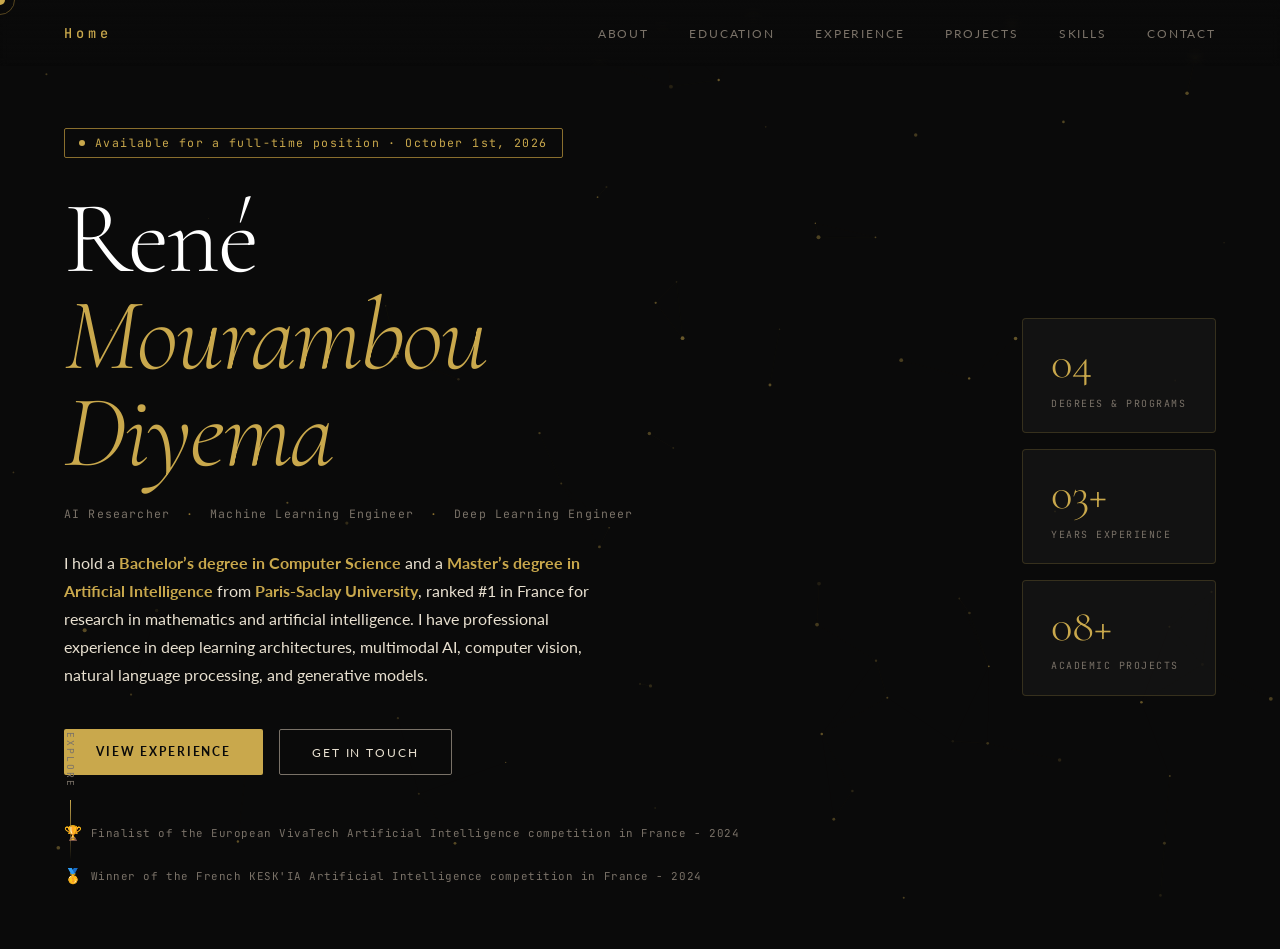
==== index.html @ b810ee42 "Website V1" ====
<!DOCTYPE html>
<html lang="en">
<head>
  <meta charset="UTF-8" />
  <meta name="viewport" content="width=device-width, initial-scale=1.0"/>
  <title>René Mourambou Diyema — AI Researcher</title>
  <link rel="preconnect" href="https://fonts.googleapis.com"/>
  <link rel="preconnect" href="https://fonts.gstatic.com" crossorigin/>
  <link href="https://fonts.googleapis.com/css2?family=Cormorant+Garamond:ital,wght@0,300;0,400;0,600;1,300;1,400&family=JetBrains+Mono:wght@300;400;500&family=Lato:wght@300;400;700&display=swap" rel="stylesheet"/>
  <link rel="stylesheet" href="css/index.css"/>
</head>
<body>
  <div class="cursor" id="cursor"></div>
  <div class="cursor-trail" id="cursorTrail"></div>

  <nav class="nav">
    <div class="nav-logo">Home</div>
    <div class="nav-links">
      <a href="about.html">About</a>
      <a href="education.html">Education</a>
      <a href="experience.html">Experience</a>
      <a href="projects.html">Projects</a>
      <a href="skills.html">Skills</a>
      <a href="contact.html">Contact</a>
    </div>
    <button class="nav-burger" id="navBurger" aria-label="Menu">
      <span></span><span></span><span></span>
    </button>
  </nav>

  <div class="mobile-menu" id="mobileMenu">
    <a href="about.html">About</a>
    <a href="education.html">Education</a>
    <a href="experience.html">Experience</a>
    <a href="projects.html">Projects</a>
    <a href="skills.html">Skills</a>
    <a href="contact.html">Contact</a>
  </div>

  <main class="hero">
    <div class="hero-bg">
      <canvas id="particleCanvas"></canvas>
    </div>

    <div class="hero-content">
      <div class="hero-tag animate-in" style="--delay:0.1s">
        <span class="dot"></span> Available for a full-time position · October 1st, 2026
      </div>

      <h1 class="hero-name animate-in" style="--delay:0.3s">
        René<br/>
        <em>Mourambou</em><br/>
        <em>Diyema</em><br/>
      </h1>

      <div class="hero-title animate-in" style="--delay:0.5s">
        <span>AI Researcher</span>
        <span class="separator">·</span>
        <span>Machine Learning Engineer</span>
        <span class="separator">·</span>
        <span>Deep Learning Engineer</span>
      </div>

      <p class="hero-desc animate-in" style="--delay:0.7s">
        I hold a <strong>Bachelor’s degree in Computer Science</strong> and a <strong> Master’s degree in Artificial Intelligence </strong> from <strong>Paris-Saclay University</strong>, ranked #1 in France for research in mathematics and artificial intelligence. 
        I have professional experience in deep learning architectures, multimodal AI, computer vision, natural language processing, and generative models.
      </p>

      <div class="hero-actions animate-in" style="--delay:0.9s">
        <a href="experience.html" class="btn-primary">View Experience</a>
        <a href="contact.html" class="btn-secondary">Get in touch</a>
      </div>

      <div class="hero-awards animate-in" style="--delay:1.1s">
        <div class="award">
          <span class="award-icon">🏆</span>
          <span>Finalist of the European VivaTech Artificial Intelligence competition in France - 2024</span>
        </div>
        <div class="award">
          <span class="award-icon">🥇</span>
          <span>Winner of the French KESK'IA Artificial Intelligence competition in France - 2024</span>
        </div>
      </div>
    </div>

    <div class="hero-side animate-in" style="--delay:0.6s">
      <div class="side-card" data-href="education.html">
        <span class="side-num">04</span>
        <span class="side-label">Degrees & Programs</span>
      </div>
      <div class="side-card" data-href="experience.html">
        <span class="side-num">03+</span>
        <span class="side-label">Years Experience</span>
      </div>
      <div class="side-card" data-href="projects.html">
        <span class="side-num">08+</span>
        <span class="side-label">Academic Projects</span>
      </div>
    </div>
  </main>

  <div class="scroll-hint animate-in" style="--delay:1.4s">
    <span>Explore</span>
    <div class="scroll-line"></div>
  </div>

  <script src="js/index.js"></script>
</body>
</html>
---- css/index.css ----
/* ===== RESET & BASE ===== */
*, *::before, *::after { margin: 0; padding: 0; box-sizing: border-box; }

:root {
  --black:    #0a0a0a;
  --black2:   #111111;
  --card:     #161616;
  --gold:     #c9a84c;
  --gold-dim: #8a6f2e;
  --cream:    #e8e0d0;
  --muted:    #7a7268;
  --white:    #ffffff;
  --font-display: 'Cormorant Garamond', Georgia, serif;
  --font-mono:    'JetBrains Mono', monospace;
  --font-body:    'Lato', sans-serif;
  --ease: cubic-bezier(0.25, 0.46, 0.45, 0.94);
}

html { scroll-behavior: smooth; }

body {
  background: var(--black);
  color: var(--cream);
  font-family: var(--font-body);
  overflow-x: hidden;
  cursor: none;
}

/* ===== CUSTOM CURSOR ===== */
.cursor {
  width: 10px; height: 10px;
  background: var(--gold);
  border-radius: 50%;
  position: fixed; top: 0; left: 0;
  pointer-events: none; z-index: 9999;
  transform: translate(-50%, -50%);
  transition: transform 0.1s, width 0.2s, height 0.2s, background 0.2s;
}
.cursor-trail {
  width: 30px; height: 30px;
  border: 1px solid var(--gold-dim);
  border-radius: 50%;
  position: fixed; top: 0; left: 0;
  pointer-events: none; z-index: 9998;
  transform: translate(-50%, -50%);
  transition: transform 0.18s var(--ease), width 0.3s, height 0.3s, border-color 0.2s;
  opacity: 0.6;
}
body:hover .cursor { opacity: 1; }

/* ===== NAV ===== */
.nav {
  position: fixed; top: 0; left: 0; right: 0;
  display: flex; align-items: center; justify-content: space-between;
  padding: 1.5rem 4rem;
  z-index: 100;
  background: linear-gradient(to bottom, rgba(10,10,10,0.95) 0%, transparent 100%);
  backdrop-filter: blur(4px);
}
.nav-logo {
  font-family: var(--font-mono);
  font-size: 0.85rem;
  letter-spacing: 0.3em;
  color: var(--gold);
  font-weight: 500;
}
.nav-links {
  display: flex; gap: 2.5rem;
}
.nav-links a {
  font-family: var(--font-body);
  font-size: 0.78rem;
  letter-spacing: 0.15em;
  text-transform: uppercase;
  color: var(--muted);
  text-decoration: none;
  transition: color 0.25s;
  position: relative;
}
.nav-links a::after {
  content: '';
  position: absolute; bottom: -4px; left: 0; right: 0;
  height: 1px; background: var(--gold);
  transform: scaleX(0);
  transition: transform 0.25s var(--ease);
}
.nav-links a:hover { color: var(--cream); }
.nav-links a:hover::after { transform: scaleX(1); }

.nav-burger {
  display: none; flex-direction: column; gap: 5px;
  background: none; border: none; cursor: none; padding: 4px;
}
.nav-burger span {
  display: block; width: 24px; height: 1.5px;
  background: var(--cream); transition: all 0.3s;
}

/* ===== MOBILE MENU ===== */
.mobile-menu {
  display: none;
  position: fixed; top: 0; left: 0; right: 0; bottom: 0;
  background: rgba(10,10,10,0.98);
  flex-direction: column; align-items: center; justify-content: center;
  gap: 2.5rem; z-index: 99;
  opacity: 0; pointer-events: none;
  transition: opacity 0.3s;
}
.mobile-menu.open {
  opacity: 1; pointer-events: all;
  display: flex;
}
.mobile-menu a {
  font-family: var(--font-display);
  font-size: clamp(2rem, 6vw, 3.5rem);
  font-style: italic;
  color: var(--cream);
  text-decoration: none;
  transition: color 0.2s;
}
.mobile-menu a:hover { color: var(--gold); }

/* ===== ANIMATE IN ===== */
.animate-in {
  opacity: 0;
  transform: translateY(24px);
  animation: revealUp 0.8s var(--ease) forwards;
  animation-delay: var(--delay, 0s);
}
@keyframes revealUp {
  to { opacity: 1; transform: translateY(0); }
}

/* ===== HERO ===== */
.hero {
  min-height: 100vh;
  display: grid;
  grid-template-columns: 1fr auto;
  align-items: center;
  padding: 8rem 4rem 4rem;
  position: relative;
  gap: 3rem;
}
.hero-bg {
  position: absolute; inset: 0; z-index: 0;
  overflow: hidden;
}
#particleCanvas { width: 100%; height: 100%; }

.hero-content { position: relative; z-index: 1; max-width: 720px; }
.hero-side { position: relative; z-index: 1; }

.hero-tag {
  display: inline-flex; align-items: center; gap: 0.6rem;
  font-family: var(--font-mono);
  font-size: 0.72rem;
  letter-spacing: 0.12em;
  color: var(--gold);
  margin-bottom: 2rem;
  border: 1px solid var(--gold-dim);
  padding: 0.4rem 0.9rem;
  border-radius: 2px;
}
.dot {
  width: 6px; height: 6px;
  background: var(--gold); border-radius: 50%;
  animation: pulse 2s infinite;
}
@keyframes pulse {
  0%, 100% { opacity: 1; }
  50% { opacity: 0.3; }
}

.hero-name {
  font-family: var(--font-display);
  font-size: clamp(3.5rem, 8vw, 8rem);
  font-weight: 300;
  line-height: 0.95;
  letter-spacing: -0.02em;
  color: var(--white);
  margin-bottom: 1.5rem;
}
.hero-name em {
  font-style: italic;
  color: var(--gold);
}

.hero-title {
  display: flex; flex-wrap: wrap; gap: 0.5rem 1rem;
  font-family: var(--font-mono);
  font-size: 0.72rem;
  letter-spacing: 0.1em;
  color: var(--muted);
  margin-bottom: 1.8rem;
}
.separator { color: var(--gold-dim); }

.hero-desc {
  font-size: 1rem;
  line-height: 1.75;
  color: var(--cream);
  opacity: 0.8;
  max-width: 560px;
  margin-bottom: 2.5rem;
}
.hero-desc strong { color: var(--gold); font-weight: 700; }

.hero-actions {
  display: flex; gap: 1rem; flex-wrap: wrap;
  margin-bottom: 3rem;
}
.btn-primary {
  background: var(--gold);
  color: var(--black);
  font-family: var(--font-body);
  font-size: 0.78rem;
  font-weight: 700;
  letter-spacing: 0.15em;
  text-transform: uppercase;
  text-decoration: none;
  padding: 0.9rem 2rem;
  border-radius: 2px;
  transition: background 0.25s, transform 0.2s;
}
.btn-primary:hover {
  background: var(--cream);
  transform: translateY(-2px);
}
.btn-secondary {
  border: 1px solid var(--muted);
  color: var(--cream);
  font-family: var(--font-body);
  font-size: 0.78rem;
  font-weight: 400;
  letter-spacing: 0.15em;
  text-transform: uppercase;
  text-decoration: none;
  padding: 0.9rem 2rem;
  border-radius: 2px;
  transition: border-color 0.25s, color 0.25s, transform 0.2s;
}
.btn-secondary:hover {
  border-color: var(--gold);
  color: var(--gold);
  transform: translateY(-2px);
}

.hero-awards {
  display: flex; gap: 1.5rem; flex-wrap: wrap;
}
.award {
  display: flex; align-items: center; gap: 0.5rem;
  font-family: var(--font-mono);
  font-size: 0.68rem;
  color: var(--muted);
  letter-spacing: 0.05em;
}
.award-icon { font-size: 0.9rem; }

/* ===== SIDE CARDS ===== */
.hero-side {
  display: flex; flex-direction: column; gap: 1rem;
}
.side-card {
  border: 1px solid rgba(201,168,76,0.2);
  background: rgba(22,22,22,0.7);
  backdrop-filter: blur(8px);
  padding: 1.4rem 1.8rem;
  border-radius: 4px;
  cursor: none;
  transition: border-color 0.25s, background 0.25s, transform 0.3s var(--ease);
  min-width: 160px;
}
.side-card:hover {
  border-color: var(--gold);
  background: rgba(201,168,76,0.08);
  transform: translateX(-6px);
}
.side-num {
  display: block;
  font-family: var(--font-display);
  font-size: 2.8rem;
  font-weight: 300;
  color: var(--gold);
  line-height: 1;
  margin-bottom: 0.3rem;
}
.side-label {
  font-family: var(--font-mono);
  font-size: 0.62rem;
  letter-spacing: 0.15em;
  text-transform: uppercase;
  color: var(--muted);
}

/* ===== SCROLL HINT ===== */
.scroll-hint {
  position: fixed; bottom: 2.5rem; left: 4rem;
  display: flex; flex-direction: column; align-items: center; gap: 0.8rem;
  z-index: 10;
}
.scroll-hint span {
  font-family: var(--font-mono);
  font-size: 0.6rem;
  letter-spacing: 0.2em;
  text-transform: uppercase;
  color: var(--muted);
  writing-mode: vertical-lr;
}
.scroll-line {
  width: 1px; height: 60px;
  background: linear-gradient(to bottom, var(--gold), transparent);
  animation: lineGrow 2s ease-in-out infinite;
}
@keyframes lineGrow {
  0% { transform: scaleY(0); transform-origin: top; }
  50% { transform: scaleY(1); transform-origin: top; }
  51% { transform: scaleY(1); transform-origin: bottom; }
  100% { transform: scaleY(0); transform-origin: bottom; }
}

/* ===== RESPONSIVE ===== */

/* Tablette 6–11 pouces (≈480px–1024px) */
@media (max-width: 1024px) {
  .nav { padding: 1.2rem 2rem; }
  .nav-links { display: none; }
  .nav-burger { display: flex; }
  .hero {
    grid-template-columns: 1fr;
    padding: 6rem 2rem 3rem;
    gap: 2rem;
  }
  .hero-side {
    flex-direction: row; flex-wrap: wrap;
    justify-content: flex-start;
  }
  .side-card { flex: 1; min-width: 120px; }
  .side-card:hover { transform: translateY(-4px); }
  .scroll-hint { left: 2rem; }
}

/* Mobile ≤6 pouces (≈480px) */
@media (max-width: 480px) {
  .nav { padding: 1rem 1.2rem; }
  .hero {
    padding: 5rem 1.2rem 2rem;
  }
  .hero-name { font-size: clamp(2.8rem, 13vw, 4rem); }
  .hero-title { flex-direction: column; gap: 0.3rem; }
  .separator { display: none; }
  .hero-actions { flex-direction: column; }
  .btn-primary, .btn-secondary { text-align: center; }
  .side-card { min-width: 100px; padding: 1rem 1.2rem; }
  .side-num { font-size: 2rem; }
  .scroll-hint { display: none; }
}
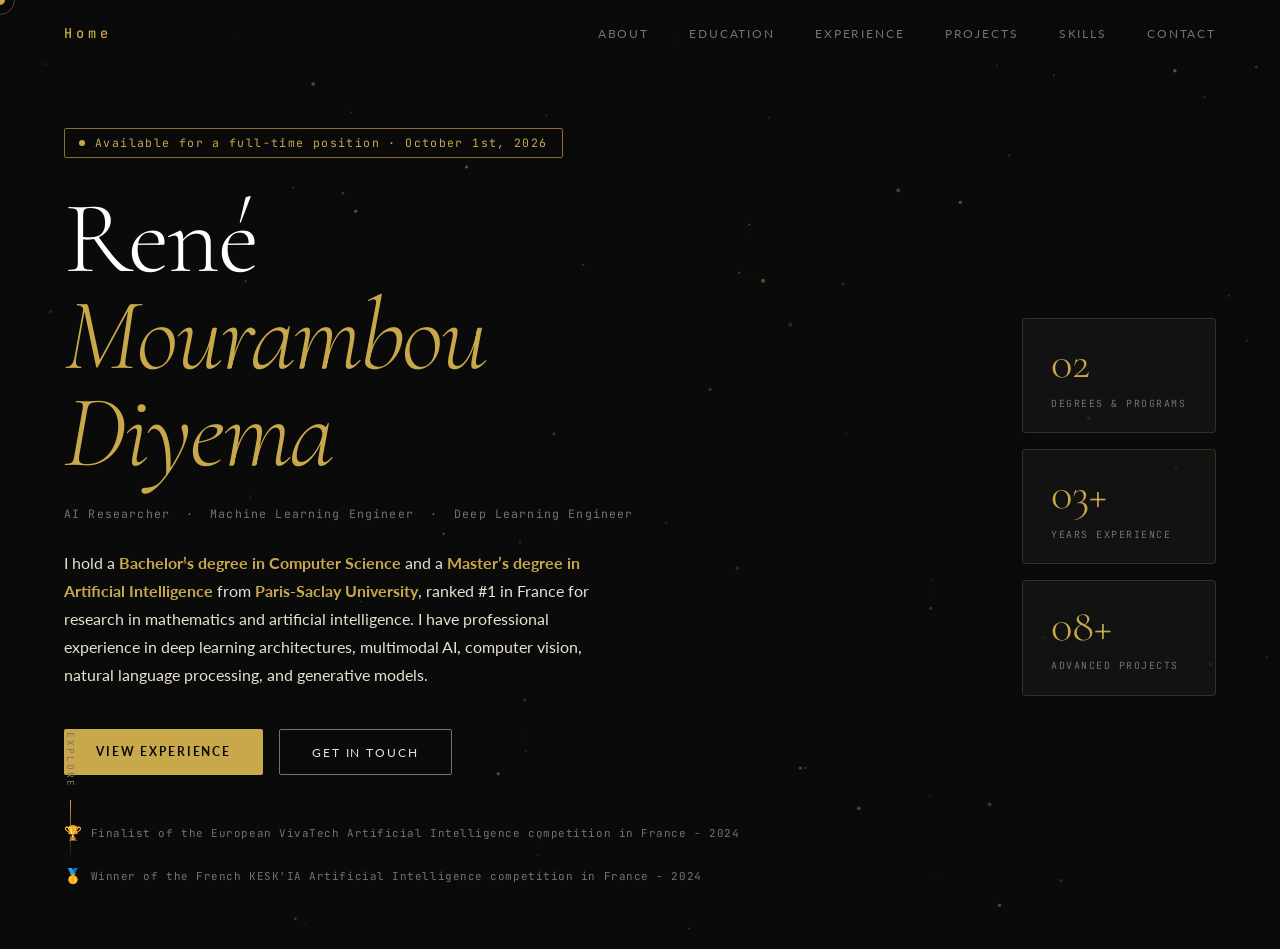
==== commit d5ff12d2: "V2" ====
--- a/index.html
+++ b/index.html
@@ -85,7 +85,7 @@
 
     <div class="hero-side animate-in" style="--delay:0.6s">
       <div class="side-card" data-href="education.html">
-        <span class="side-num">04</span>
+        <span class="side-num">02</span>
         <span class="side-label">Degrees & Programs</span>
       </div>
       <div class="side-card" data-href="experience.html">
@@ -94,7 +94,7 @@
       </div>
       <div class="side-card" data-href="projects.html">
         <span class="side-num">08+</span>
-        <span class="side-label">Academic Projects</span>
+        <span class="side-label">Advanced Projects</span>
       </div>
     </div>
   </main>
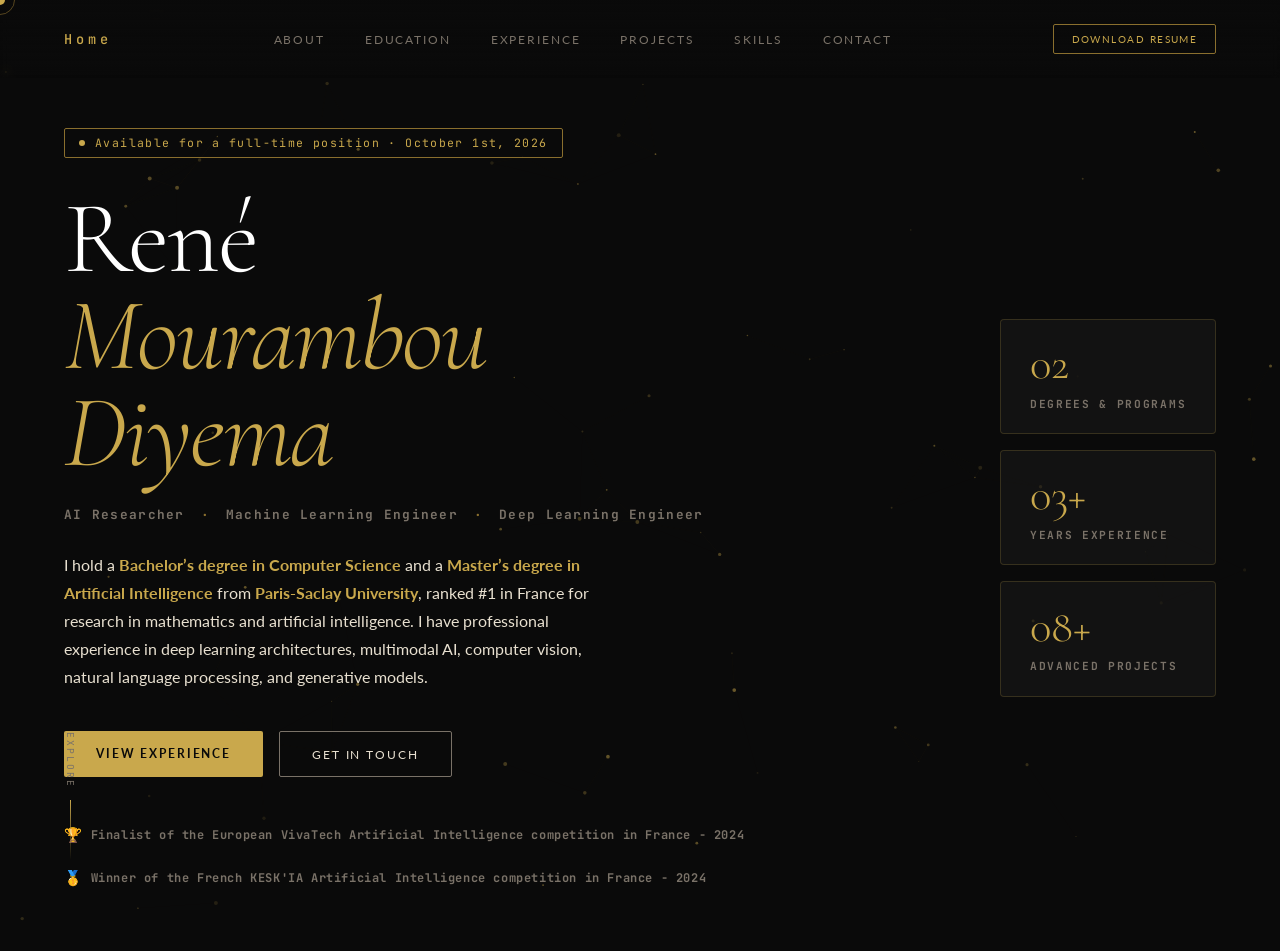
==== commit e018f91a: "Portfoliot V2" ====
--- a/index.html
+++ b/index.html
@@ -23,6 +23,7 @@
       <a href="skills.html">Skills</a>
       <a href="contact.html">Contact</a>
     </div>
+    <a href="resume/Resume_Full_Time_Position_AI_2026.pdf" download class="nav-cv-btn">Download Resume</a>
     <button class="nav-burger" id="navBurger" aria-label="Menu">
       <span></span><span></span><span></span>
     </button>
@@ -35,6 +36,7 @@
     <a href="projects.html">Projects</a>
     <a href="skills.html">Skills</a>
     <a href="contact.html">Contact</a>
+    <a href="resume/Resume_Full_Time_Position_AI_2026.pdf" download class="mobile-cv-btn">Download Resume</a>
   </div>
 
   <main class="hero">
--- a/css/index.css
+++ b/css/index.css
@@ -127,6 +127,47 @@
   animation: revealUp 0.8s var(--ease) forwards;
   animation-delay: var(--delay, 0s);
 }
+
+.nav-cv-btn {
+  font-family: var(--font-body); font-size: .65rem;
+  letter-spacing: .14em; text-transform: uppercase;
+  color: var(--gold); background: transparent;
+  border: 1px solid var(--gold-dim); border-radius: 2px;
+  padding: .5rem 1.1rem; text-decoration: none;
+  transition: background .25s, color .25s, border-color .25s, transform .2s var(--ease);
+  white-space: nowrap;
+}
+.nav-cv-btn:hover {
+  background: rgba(201,168,76,.1);
+  border-color: var(--gold);
+  color: var(--cream);
+  transform: translateY(-2px);
+}
+
+.mobile-cv-btn {
+  font-family: var(--font-body) !important;
+  font-size: .72rem !important;
+  font-style: normal !important;
+  letter-spacing: .18em;
+  text-transform: uppercase;
+  color: var(--gold) !important;
+  background: transparent !important;
+  border: 1px solid var(--gold-dim);
+  padding: .7rem 2rem !important;
+  border-radius: 2px;
+  margin-top: 1rem;
+  transition: background .25s, color .25s, border-color .25s;
+}
+.mobile-cv-btn:hover {
+  background: rgba(201,168,76,.1) !important;
+  border-color: var(--gold);
+  color: var(--cream) !important;
+}
+
+@media (max-width: 1024px) {
+  .nav-cv-btn { display: none; }
+}
+
 @keyframes revealUp {
   to { opacity: 1; transform: translateY(0); }
 }
@@ -188,7 +229,8 @@
 .hero-title {
   display: flex; flex-wrap: wrap; gap: 0.5rem 1rem;
   font-family: var(--font-mono);
-  font-size: 0.72rem;
+  font-size: 0.80rem;
+  font-weight: bold;
   letter-spacing: 0.1em;
   color: var(--muted);
   margin-bottom: 1.8rem;
@@ -251,7 +293,8 @@
 .award {
   display: flex; align-items: center; gap: 0.5rem;
   font-family: var(--font-mono);
-  font-size: 0.68rem;
+  font-size: 0.75rem;
+  font-weight: bold;
   color: var(--muted);
   letter-spacing: 0.05em;
 }
@@ -287,7 +330,8 @@
 }
 .side-label {
   font-family: var(--font-mono);
-  font-size: 0.62rem;
+  font-size: 0.70rem;
+  font-weight: bold;
   letter-spacing: 0.15em;
   text-transform: uppercase;
   color: var(--muted);
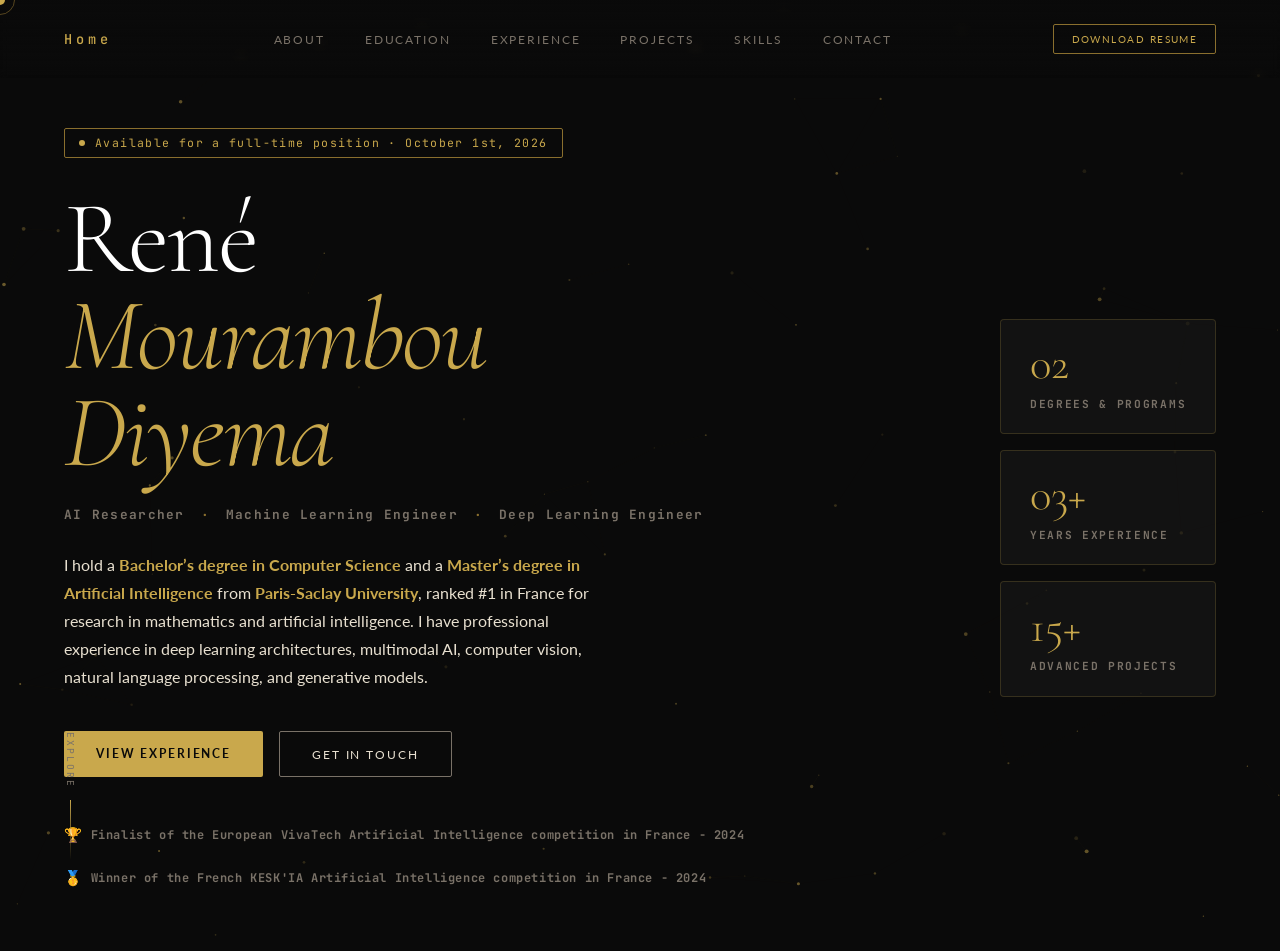
==== commit 3da7f4ce: "Portfoliot V10" ====
--- a/index.html
+++ b/index.html
@@ -95,7 +95,7 @@
         <span class="side-label">Years Experience</span>
       </div>
       <div class="side-card" data-href="projects.html">
-        <span class="side-num">08+</span>
+        <span class="side-num">15+</span>
         <span class="side-label">Advanced Projects</span>
       </div>
     </div>
--- a/css/index.css
+++ b/css/index.css
@@ -97,7 +97,7 @@
 }
 
 /* ===== MOBILE MENU ===== */
-.mobile-menu {
+/*.mobile-menu {
   display: none;
   position: fixed; top: 0; left: 0; right: 0; bottom: 0;
   background: rgba(10,10,10,0.98);
@@ -109,7 +109,31 @@
 .mobile-menu.open {
   opacity: 1; pointer-events: all;
   display: flex;
-}
+}*/
+.mobile-menu {
+  display: none;
+  position: fixed;
+  inset: 0;
+  background: rgba(10,10,10,0.98);
+  flex-direction: column;
+  align-items: center;
+  justify-content: flex-start;
+  padding-top: 5rem;
+  padding-bottom: 2rem;
+  gap: 2.5rem;
+  z-index: 99;
+  opacity: 0;
+  pointer-events: none;
+  transition: opacity 0.3s;
+  overflow-y: auto;
+  -webkit-overflow-scrolling: touch;
+}
+.mobile-menu.open {
+  opacity: 1;
+  pointer-events: all;
+  display: flex;
+}
+
 .mobile-menu a {
   font-family: var(--font-display);
   font-size: clamp(2rem, 6vw, 3.5rem);
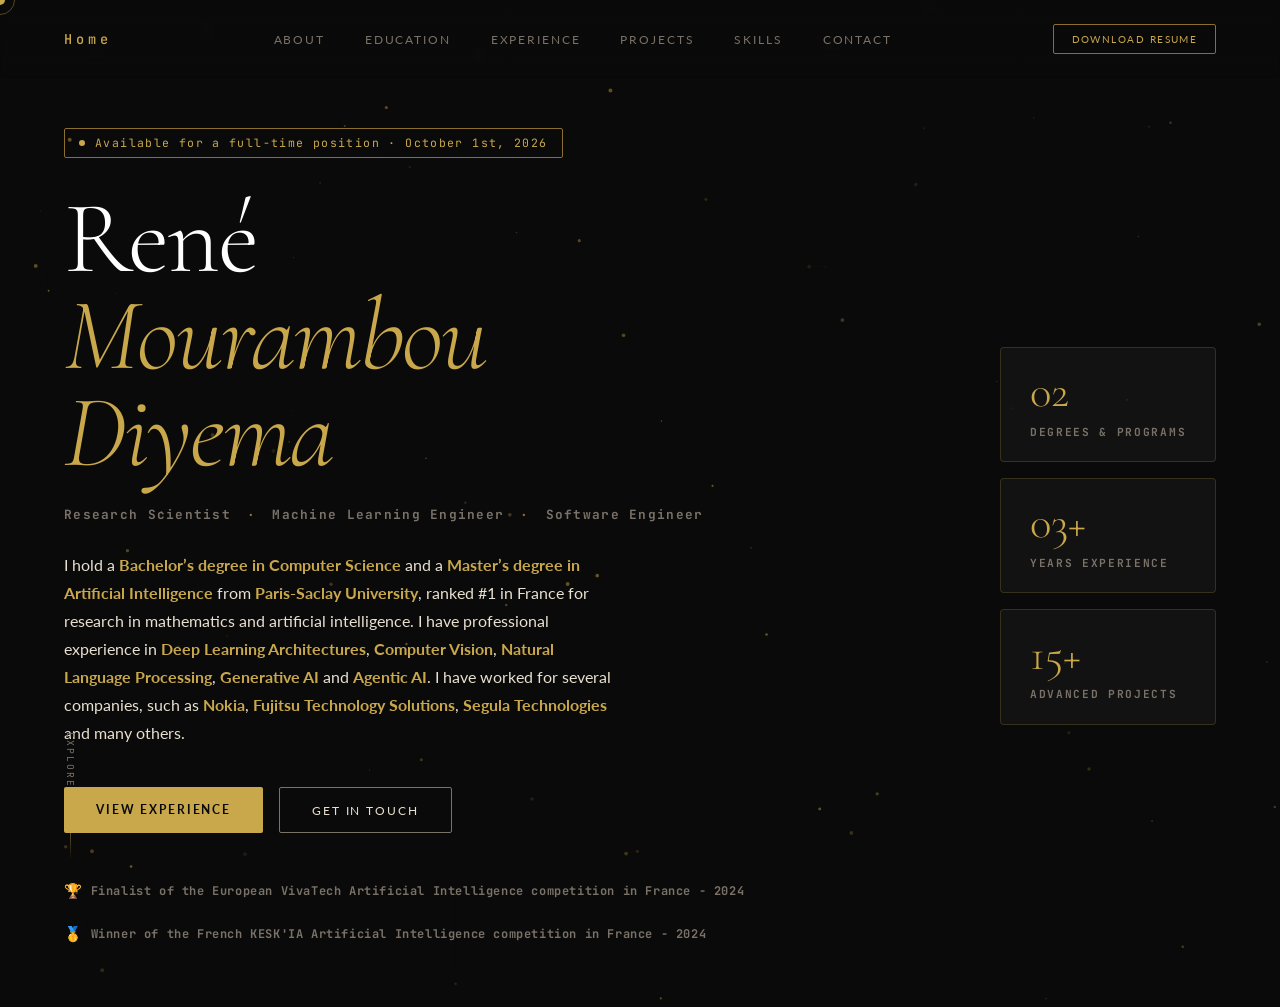
==== commit 5c53d13d: "v11" ====
--- a/index.html
+++ b/index.html
@@ -56,16 +56,17 @@
       </h1>
 
       <div class="hero-title animate-in" style="--delay:0.5s">
-        <span>AI Researcher</span>
+        <span>Research Scientist</span>
         <span class="separator">·</span>
         <span>Machine Learning Engineer</span>
         <span class="separator">·</span>
-        <span>Deep Learning Engineer</span>
+        <span>Software Engineer</span>
       </div>
 
       <p class="hero-desc animate-in" style="--delay:0.7s">
         I hold a <strong>Bachelor’s degree in Computer Science</strong> and a <strong> Master’s degree in Artificial Intelligence </strong> from <strong>Paris-Saclay University</strong>, ranked #1 in France for research in mathematics and artificial intelligence. 
-        I have professional experience in deep learning architectures, multimodal AI, computer vision, natural language processing, and generative models.
+        I have professional experience in <strong>Deep Learning Architectures</strong>, <strong>Computer Vision</strong>, <strong>Natural Language Processing</strong>, <strong>Generative AI</strong> and <strong>Agentic AI</strong>.
+        I have worked for several companies, such as <strong>Nokia</strong>, <strong>Fujitsu Technology Solutions</strong>, <strong>Segula Technologies</strong> and many others.
       </p>
 
       <div class="hero-actions animate-in" style="--delay:0.9s">
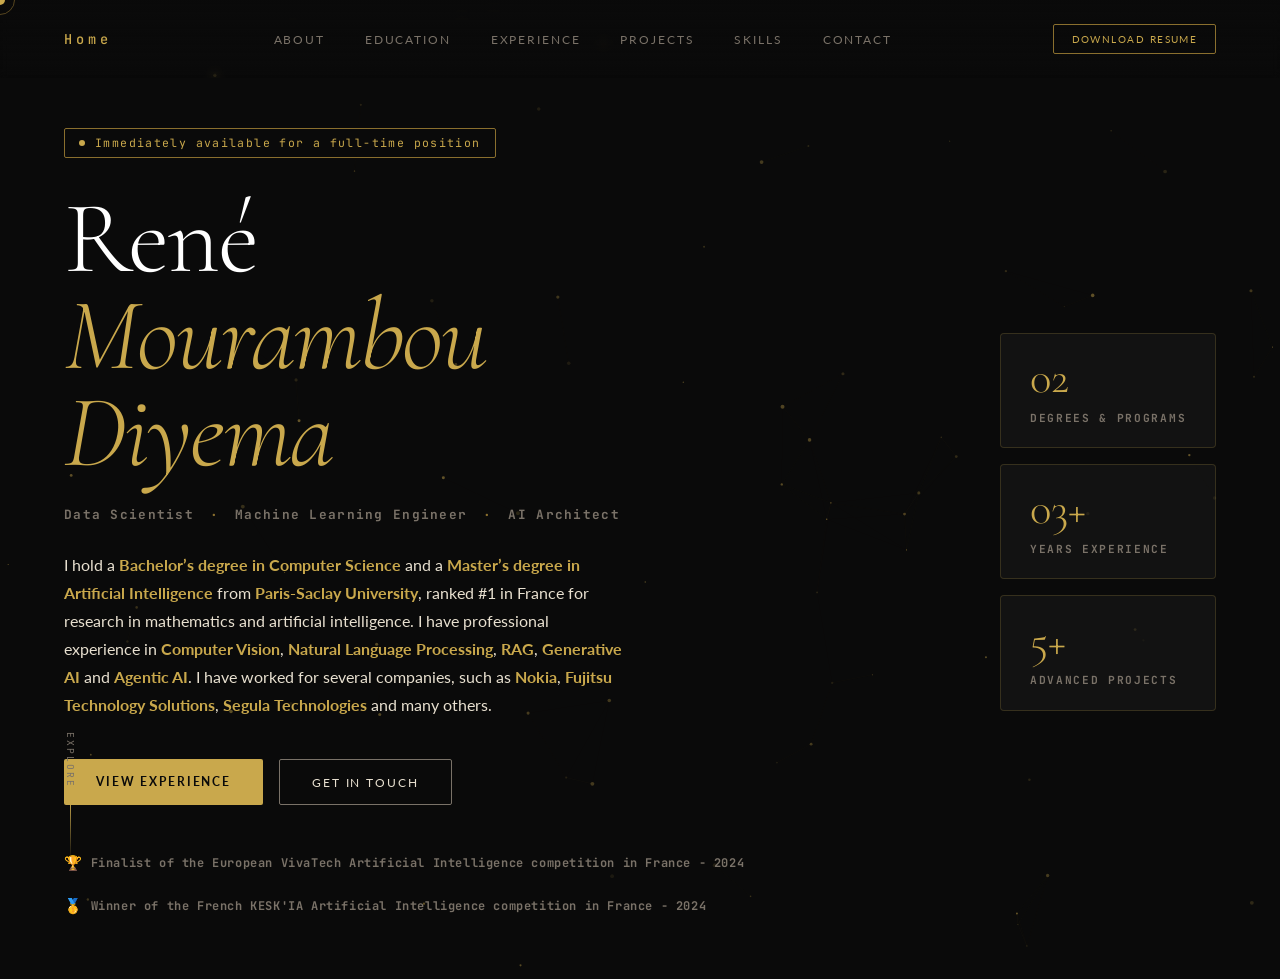
==== commit a419490f: "Resume Updated" ====
--- a/index.html
+++ b/index.html
@@ -3,7 +3,7 @@
 <head>
   <meta charset="UTF-8" />
   <meta name="viewport" content="width=device-width, initial-scale=1.0"/>
-  <title>René Mourambou Diyema — AI Researcher</title>
+  <title>René Mourambou Diyema — Data Scientist — ML Engineer</title>
   <link rel="preconnect" href="https://fonts.googleapis.com"/>
   <link rel="preconnect" href="https://fonts.gstatic.com" crossorigin/>
   <link href="https://fonts.googleapis.com/css2?family=Cormorant+Garamond:ital,wght@0,300;0,400;0,600;1,300;1,400&family=JetBrains+Mono:wght@300;400;500&family=Lato:wght@300;400;700&display=swap" rel="stylesheet"/>
@@ -46,7 +46,7 @@
 
     <div class="hero-content">
       <div class="hero-tag animate-in" style="--delay:0.1s">
-        <span class="dot"></span> Available for a full-time position · October 1st, 2026
+        <span class="dot"></span> Immediately available for a full-time position
       </div>
 
       <h1 class="hero-name animate-in" style="--delay:0.3s">
@@ -56,16 +56,16 @@
       </h1>
 
       <div class="hero-title animate-in" style="--delay:0.5s">
-        <span>Research Scientist</span>
+        <span>Data Scientist</span>
         <span class="separator">·</span>
         <span>Machine Learning Engineer</span>
         <span class="separator">·</span>
-        <span>Software Engineer</span>
+        <span>AI Architect</span>
       </div>
 
       <p class="hero-desc animate-in" style="--delay:0.7s">
         I hold a <strong>Bachelor’s degree in Computer Science</strong> and a <strong> Master’s degree in Artificial Intelligence </strong> from <strong>Paris-Saclay University</strong>, ranked #1 in France for research in mathematics and artificial intelligence. 
-        I have professional experience in <strong>Deep Learning Architectures</strong>, <strong>Computer Vision</strong>, <strong>Natural Language Processing</strong>, <strong>Generative AI</strong> and <strong>Agentic AI</strong>.
+        I have professional experience in <strong>Computer Vision</strong>, <strong>Natural Language Processing</strong>, <strong>RAG</strong>, <strong>Generative AI</strong> and <strong>Agentic AI</strong>.
         I have worked for several companies, such as <strong>Nokia</strong>, <strong>Fujitsu Technology Solutions</strong>, <strong>Segula Technologies</strong> and many others.
       </p>
 
@@ -96,7 +96,7 @@
         <span class="side-label">Years Experience</span>
       </div>
       <div class="side-card" data-href="projects.html">
-        <span class="side-num">15+</span>
+        <span class="side-num">5+</span>
         <span class="side-label">Advanced Projects</span>
       </div>
     </div>
